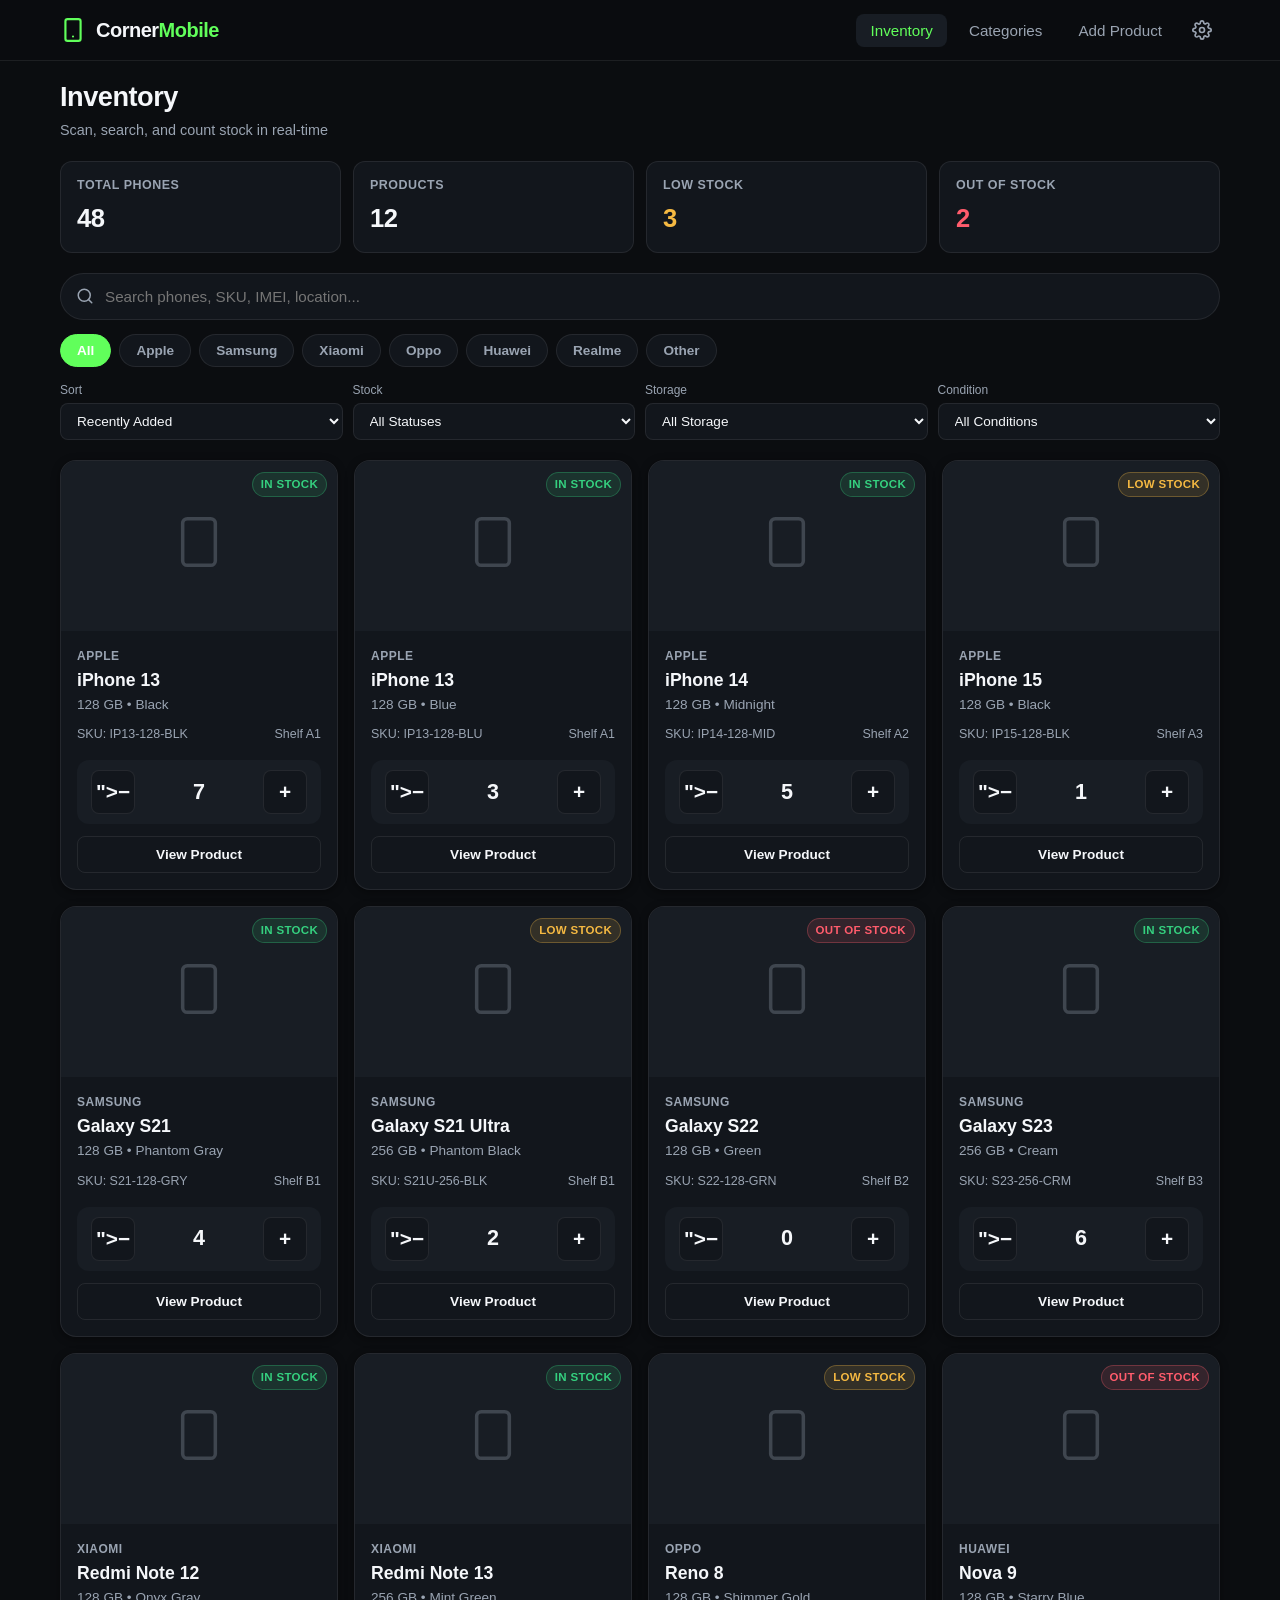
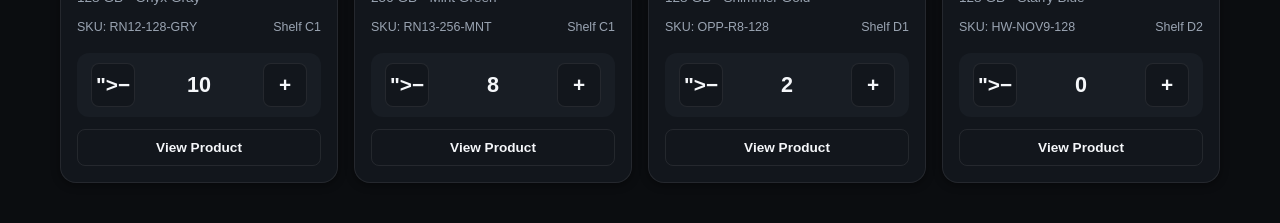
==== index.html @ 64c96381 "index" ====
<!DOCTYPE html>
<html lang="en">
<head>
  <meta charset="UTF-8">
  <meta name="viewport" content="width=device-width, initial-scale=1.0, maximum-scale=1.0, user-scalable=no">
  <title>CornerMobile - Phone Inventory Counting</title>
  <link rel="stylesheet" href="style.css">
</head>
<body data-theme="dark">
  <header class="top-nav">
    <div class="nav-container">
      <div class="brand">
        <svg class="brand-icon" viewBox="0 0 24 24" fill="none" stroke="currentColor" stroke-width="2" stroke-linecap="round" stroke-linejoin="round"><rect x="5" y="2" width="14" height="20" rx="2" ry="2"/><line x1="12" y1="18" x2="12.01" y2="18"/></svg>
        <span class="brand-title">Corner<span>Mobile</span></span>
      </div>
      <nav class="desktop-menu" aria-label="Main Navigation">
        <button class="nav-link active" data-target="view-inventory">Inventory</button>
        <button class="nav-link" data-target="view-categories">Categories</button>
        <button class="nav-link" data-target="view-add-product">Add Product</button>
        <button class="nav-icon-btn" data-target="view-settings" aria-label="Settings">
          <svg viewBox="0 0 24 24" fill="none" stroke="currentColor" stroke-width="2" stroke-linecap="round" stroke-linejoin="round"><circle cx="12" cy="12" r="3"/><path d="M19.4 15a1.65 1.65 0 0 0 .33 1.82l.06.06a2 2 0 0 1 0 2.83 2 2 0 0 1-2.83 0l-.06-.06a1.65 1.65 0 0 0-1.82-.33 1.65 1.65 0 0 0-1 1.51V21a2 2 0 0 1-2 2 2 2 0 0 1-2-2v-.09A1.65 1.65 0 0 0 9 19.4a1.65 1.65 0 0 0-1.82.33l-.06.06a2 2 0 0 1-2.83 0 2 2 0 0 1 0-2.83l.06-.06a1.65 1.65 0 0 0 .33-1.82 1.65 1.65 0 0 0-1.51-1H3a2 2 0 0 1-2-2 2 2 0 0 1 2-2h.09A1.65 1.65 0 0 0 4.6 9a1.65 1.65 0 0 0-.33-1.82l-.06-.06a2 2 0 0 1 0-2.83 2 2 0 0 1 2.83 0l.06.06a1.65 1.65 0 0 0 1.82.33H9a1.65 1.65 0 0 0 1-1.51V3a2 2 0 0 1 2-2 2 2 0 0 1 2 2v.09a1.65 1.65 0 0 0 1 1.51 1.65 1.65 0 0 0 1.82-.33l.06-.06a2 2 0 0 1 2.83 0 2 2 0 0 1 0 2.83l-.06.06a1.65 1.65 0 0 0-.33 1.82V9a1.65 1.65 0 0 0 1.51 1H21a2 2 0 0 1 2 2 2 2 0 0 1-2 2h-.09a1.65 1.65 0 0 0-1.51 1z"/></svg>
        </button>
      </nav>
    </div>
  </header>

  <main class="app-main">
    <section id="view-inventory" class="view-panel active">
      <div class="view-header">
        <div>
          <h1 class="page-title">Inventory</h1>
          <p class="page-subtitle">Scan, search, and count stock in real-time</p>
        </div>
      </div>

      <div class="stats-grid">
        <div class="stat-card">
          <span class="stat-label">Total Phones</span>
          <span class="stat-value" id="stat-total-qty">0</span>
        </div>
        <div class="stat-card">
          <span class="stat-label">Products</span>
          <span class="stat-value" id="stat-total-products">0</span>
        </div>
        <div class="stat-card warning">
          <span class="stat-label">Low Stock</span>
          <span class="stat-value" id="stat-low-stock">0</span>
        </div>
        <div class="stat-card danger">
          <span class="stat-label">Out of Stock</span>
          <span class="stat-value" id="stat-out-of-stock">0</span>
        </div>
      </div>

      <div class="search-bar-wrap">
        <svg class="search-icon" viewBox="0 0 24 24" fill="none" stroke="currentColor" stroke-width="2" stroke-linecap="round" stroke-linejoin="round"><circle cx="11" cy="11" r="8"/><line x1="21" y1="21" x2="16.65" y2="16.65"/></svg>
        <input type="search" id="inventory-search" placeholder="Search phones, SKU, IMEI, location..." autocomplete="off">
      </div>

      <div class="category-pills-wrap">
        <div class="category-pills" id="category-pills-container"></div>
      </div>

      <div class="filter-controls-row">
        <div class="control-group">
          <label for="sort-select">Sort</label>
          <select id="sort-select" class="dropdown-select">
            <option value="recent">Recently Added</option>
            <option value="name-asc">Name A → Z</option>
            <option value="name-desc">Name Z → A</option>
            <option value="qty-asc">Quantity Low → High</option>
            <option value="qty-desc">Quantity High → Low</option>
          </select>
        </div>
        <div class="control-group">
          <label for="filter-stock">Stock</label>
          <select id="filter-stock" class="dropdown-select">
            <option value="all">All Statuses</option>
            <option value="in-stock">In Stock</option>
            <option value="low-stock">Low Stock</option>
            <option value="out-of-stock">Out of Stock</option>
          </select>
        </div>
        <div class="control-group">
          <label for="filter-storage">Storage</label>
          <select id="filter-storage" class="dropdown-select">
            <option value="all">All Storage</option>
          </select>
        </div>
        <div class="control-group">
          <label for="filter-condition">Condition</label>
          <select id="filter-condition" class="dropdown-select">
            <option value="all">All Conditions</option>
            <option value="New">New</option>
            <option value="Refurbished">Refurbished</option>
            <option value="Used - Excellent">Used - Excellent</option>
            <option value="Used - Good">Used - Good</option>
          </select>
        </div>
      </div>

      <div class="product-grid" id="product-grid"></div>
      <div id="inventory-empty" class="empty-state hidden"></div>
    </section>

    <section id="view-categories" class="view-panel">
      <div class="view-header row-between">
        <div>
          <h1 class="page-title">Categories</h1>
          <p class="page-subtitle">Group and organize inventory by brand/family</p>
        </div>
        <button class="btn btn-primary" id="btn-open-category-modal">+ Add Category</button>
      </div>
      <div class="categories-grid" id="categories-grid"></div>
    </section>

    <section id="view-add-product" class="view-panel">
      <div class="view-header">
        <h1 class="page-title" id="form-product-title">Add Product</h1>
        <p class="page-subtitle">Register a smartphone to start manual count</p>
      </div>
      <form id="product-form" class="standard-form">
        <input type="hidden" id="form-product-id">

        <div class="image-upload-wrapper">
          <div class="image-preview-box" id="image-preview-container">
            <div class="image-placeholder-icon">
              <svg viewBox="0 0 24 24" fill="none" stroke="currentColor" stroke-width="1.5"><rect x="5" y="2" width="14" height="20" rx="2" ry="2"/><line x1="12" y1="18" x2="12.01" y2="18"/></svg>
              <span>Upload Photo</span>
            </div>
            <img id="image-preview" alt="Device preview" class="hidden">
          </div>
          <div class="upload-actions">
            <label class="btn btn-secondary btn-sm" for="product-image-input">Choose Image</label>
            <input type="file" id="product-image-input" accept="image/*" class="visually-hidden">
            <button type="button" class="btn btn-outline btn-sm hidden" id="btn-remove-image">Remove</button>
          </div>
        </div>

        <div class="form-grid">
          <div class="form-field">
            <label for="prod-brand">Brand <span class="req">*</span></label>
            <input type="text" id="prod-brand" list="brand-datalist" required placeholder="e.g. Apple">
            <datalist id="brand-datalist"></datalist>
          </div>
          <div class="form-field">
            <label for="prod-model">Model <span class="req">*</span></label>
            <input type="text" id="prod-model" required placeholder="e.g. iPhone 14 Pro">
          </div>
          <div class="form-field">
            <label for="prod-category">Category</label>
            <select id="prod-category" class="dropdown-select"></select>
          </div>
          <div class="form-field">
            <label for="prod-storage">Storage</label>
            <input type="text" id="prod-storage" placeholder="e.g. 128 GB, 256 GB">
          </div>
          <div class="form-field">
            <label for="prod-color">Color</label>
            <input type="text" id="prod-color" placeholder="e.g. Space Black">
          </div>
          <div class="form-field">
            <label for="prod-sku">SKU / Reference</label>
            <input type="text" id="prod-sku" placeholder="e.g. IP14P-256-BLK">
          </div>
          <div class="form-field">
            <label for="prod-imei">IMEI / Serial</label>
            <input type="text" id="prod-imei" placeholder="15-digit number or Serial">
          </div>
          <div class="form-field">
            <label for="prod-location">Store Location / Shelf</label>
            <input type="text" id="prod-location" placeholder="e.g. Shelf B2">
          </div>
          <div class="form-field">
            <label for="prod-condition">Condition</label>
            <select id="prod-condition" class="dropdown-select">
              <option value="New">New</option>
              <option value="Refurbished">Refurbished</option>
              <option value="Used - Excellent">Used - Excellent</option>
              <option value="Used - Good">Used - Good</option>
            </select>
          </div>
          <div class="form-field" id="form-quantity-wrapper">
            <label for="prod-quantity">Initial Quantity <span class="req">*</span></label>
            <input type="number" id="prod-quantity" min="0" value="1" required>
          </div>
        </div>

        <div class="form-field">
          <label for="prod-notes">Notes / Internal Remarks</label>
          <textarea id="prod-notes" rows="3" placeholder="Condition details, supplier info, etc."></textarea>
        </div>

        <div class="form-actions">
          <button type="button" class="btn btn-secondary" id="btn-cancel-form">Cancel</button>
          <button type="submit" class="btn btn-primary" id="btn-submit-form">Save Product</button>
        </div>
      </form>
    </section>

    <section id="view-product-details" class="view-panel">
      <div class="details-top-bar">
        <button class="btn btn-secondary btn-sm" id="btn-back-to-inventory">
          <svg viewBox="0 0 24 24" fill="none" stroke="currentColor" stroke-width="2" class="btn-icon"><line x1="19" y1="12" x2="5" y2="12"/><polyline points="12 19 5 12 12 5"/></svg>
          Back
        </button>
        <div class="details-actions">
          <button class="btn btn-outline btn-sm" id="btn-edit-details">Edit Product</button>
          <button class="btn btn-danger-outline btn-sm" id="btn-delete-details">Delete</button>
        </div>
      </div>

      <div class="product-detail-layout">
        <div class="detail-header-card">
          <div class="detail-img-container" id="detail-img-box"></div>
          <div class="detail-title-box">
            <span class="badge" id="detail-stock-badge">In Stock</span>
            <h1 class="detail-model-title" id="detail-model">iPhone 13</h1>
            <p class="detail-subtitle" id="detail-subtitle">Apple • 128 GB • Black</p>
            <div class="detail-tags" id="detail-tags"></div>
          </div>
        </div>

        <div class="detail-counter-card">
          <span class="counter-label">CURRENT QUANTITY</span>
          <div class="counter-large-number" id="detail-quantity-display">0</div>
          <div class="counter-actions-row">
            <button class="counter-btn minus" id="btn-detail-decrement" aria-label="Decrease quantity by 1">− 1</button>
            <button class="counter-btn plus" id="btn-detail-increment" aria-label="Increase quantity by 1">+ 1</button>
          </div>
          <button class="btn btn-secondary btn-block" id="btn-open-set-quantity">Set Exact Quantity</button>
        </div>

        <div class="detail-specs-card">
          <h2 class="card-heading">Product Information</h2>
          <dl class="specs-list">
            <div><dt>Brand</dt><dd id="spec-brand">-</dd></div>
            <div><dt>Model</dt><dd id="spec-model">-</dd></div>
            <div><dt>Storage</dt><dd id="spec-storage">-</dd></div>
            <div><dt>Color</dt><dd id="spec-color">-</dd></div>
            <div><dt>SKU</dt><dd id="spec-sku">-</dd></div>
            <div><dt>IMEI / Serial</dt><dd id="spec-imei">-</dd></div>
            <div><dt>Location</dt><dd id="spec-location">-</dd></div>
            <div><dt>Condition</dt><dd id="spec-condition">-</dd></div>
            <div><dt>Category</dt><dd id="spec-category">-</dd></div>
            <div><dt>Last Counted</dt><dd id="spec-updated">-</dd></div>
          </dl>
          <div class="detail-notes-section">
            <span class="notes-label">Notes</span>
            <p id="spec-notes" class="notes-text">No notes provided.</p>
          </div>
        </div>

        <div class="detail-history-card">
          <h2 class="card-heading">Count History</h2>
          <div id="history-log-list" class="history-list"></div>
        </div>
      </div>
    </section>

    <section id="view-settings" class="view-panel">
      <div class="view-header">
        <h1 class="page-title">Settings</h1>
        <p class="page-subtitle">Theme, counting thresholds, and data backup</p>
      </div>

      <div class="settings-sections">
        <div class="settings-card">
          <h2 class="card-heading">Appearance</h2>
          <div class="theme-options-grid">
            <button class="theme-select-btn" data-theme-val="dark">Dark</button>
            <button class="theme-select-btn" data-theme-val="system">System</button>
            <button class="theme-select-btn" data-theme-val="light">Light</button>
          </div>
        </div>

        <div class="settings-card">
          <h2 class="card-heading">Inventory Alert Threshold</h2>
          <p class="settings-desc">Mark product as 'Low Stock' when units are at or below this value.</p>
          <div class="threshold-input-row">
            <input type="number" id="setting-low-stock" min="1" max="50" class="num-input">
            <button class="btn btn-secondary" id="btn-save-threshold">Update Threshold</button>
          </div>
        </div>

        <div class="settings-card">
          <h2 class="card-heading">Data Management</h2>
          <p class="settings-desc">Export, import, or wipe your completely client-side storage.</p>
          <div class="data-actions-grid">
            <button class="btn btn-secondary" id="btn-export-json">
              <svg viewBox="0 0 24 24" fill="none" stroke="currentColor" stroke-width="2" class="btn-icon"><path d="M21 15v4a2 2 0 0 1-2 2H5a2 2 0 0 1-2-2v-4"/><polyline points="7 10 12 15 17 10"/><line x1="12" y1="15" x2="12" y2="3"/></svg>
              Export JSON
            </button>
            <button class="btn btn-secondary" id="btn-export-csv">
              <svg viewBox="0 0 24 24" fill="none" stroke="currentColor" stroke-width="2" class="btn-icon"><path d="M14 2H6a2 2 0 0 0-2 2v16a2 2 0 0 0 2 2h12a2 2 0 0 0 2-2V8z"/><polyline points="14 2 14 8 20 8"/><line x1="16" y1="13" x2="8" y2="13"/><line x1="16" y1="17" x2="8" y2="17"/><polyline points="10 9 9 9 8 9"/></svg>
              Export CSV
            </button>
            <label class="btn btn-secondary" for="import-json-file">
              <svg viewBox="0 0 24 24" fill="none" stroke="currentColor" stroke-width="2" class="btn-icon"><path d="M21 15v4a2 2 0 0 1-2 2H5a2 2 0 0 1-2-2v-4"/><polyline points="17 8 12 3 7 8"/><line x1="12" y1="3" x2="12" y2="15"/></svg>
              Import JSON Backup
            </label>
            <input type="file" id="import-json-file" accept=".json" class="visually-hidden">
            <button class="btn btn-danger-outline" id="btn-clear-all-data">Clear All Data</button>
          </div>
        </div>
      </div>
    </section>
  </main>

  <nav class="mobile-bottom-nav" aria-label="Mobile Navigation">
    <button class="mobile-nav-item active" data-target="view-inventory">
      <svg viewBox="0 0 24 24" fill="none" stroke="currentColor" stroke-width="2"><path d="M21 16V8a2 2 0 0 0-1-1.73l-7-4a2 2 0 0 0-2 0l-7 4A2 2 0 0 0 3 8v8a2 2 0 0 0 1 1.73l7 4a2 2 0 0 0 2 0l7-4A2 2 0 0 0 21 16z"/><polyline points="3.27 6.96 12 12.01 20.73 6.96"/><line x1="12" y1="22.08" x2="12" y2="12"/></svg>
      <span>Inventory</span>
    </button>
    <button class="mobile-nav-item" data-target="view-categories">
      <svg viewBox="0 0 24 24" fill="none" stroke="currentColor" stroke-width="2"><path d="M20.59 13.41l-7.17 7.17a2 2 0 0 1-2.83 0L2 12V2h10l8.59 8.59a2 2 0 0 1 0 2.82z"/><line x1="7" y1="7" x2="7.01" y2="7"/></svg>
      <span>Categories</span>
    </button>
    <button class="mobile-nav-item" data-target="view-add-product">
      <svg viewBox="0 0 24 24" fill="none" stroke="currentColor" stroke-width="2"><circle cx="12" cy="12" r="10"/><line x1="12" y1="8" x2="12" y2="16"/><line x1="8" y1="12" x2="16" y2="12"/></svg>
      <span>Add</span>
    </button>
    <button class="mobile-nav-item" data-target="view-settings">
      <svg viewBox="0 0 24 24" fill="none" stroke="currentColor" stroke-width="2"><circle cx="12" cy="12" r="3"/><path d="M19.4 15a1.65 1.65 0 0 0 .33 1.82l.06.06a2 2 0 0 1 0 2.83 2 2 0 0 1-2.83 0l-.06-.06a1.65 1.65 0 0 0-1.82-.33 1.65 1.65 0 0 0-1 1.51V21a2 2 0 0 1-2 2 2 2 0 0 1-2-2v-.09A1.65 1.65 0 0 0 9 19.4a1.65 1.65 0 0 0-1.82.33l-.06.06a2 2 0 0 1-2.83 0 2 2 0 0 1 0-2.83l.06-.06a1.65 1.65 0 0 0 .33-1.82 1.65 1.65 0 0 0-1.51-1H3a2 2 0 0 1-2-2 2 2 0 0 1 2-2h.09A1.65 1.65 0 0 0 4.6 9a1.65 1.65 0 0 0-.33-1.82l-.06-.06a2 2 0 0 1 0-2.83 2 2 0 0 1 2.83 0l.06.06a1.65 1.65 0 0 0 1.82.33H9a1.65 1.65 0 0 0 1-1.51V3a2 2 0 0 1 2-2 2 2 0 0 1 2 2v.09a1.65 1.65 0 0 0 1 1.51 1.65 1.65 0 0 0 1.82-.33l.06-.06a2 2 0 0 1 2.83 0 2 2 0 0 1 0 2.83l-.06.06a1.65 1.65 0 0 0-.33 1.82V9a1.65 1.65 0 0 0 1.51 1H21a2 2 0 0 1 2 2 2 2 0 0 1-2 2h-.09a1.65 1.65 0 0 0-1.51 1z"/></svg>
      <span>Settings</span>
    </button>
  </nav>

  <div class="modal-backdrop hidden" id="modal-backdrop">
    <div class="modal-window" id="modal-window" role="dialog" aria-modal="true">
      <h3 class="modal-title" id="modal-title">Dialog</h3>
      <div class="modal-body" id="modal-body"></div>
      <div class="modal-footer" id="modal-footer"></div>
    </div>
  </div>

  <div class="toast-container" id="toast-container"></div>

  <script src="script.js"></script>
</body>
</html>
---- style.css ----
:root {
  --bg: #0B0D10;
  --surface: #12161C;
  --elevated: #181D24;
  --border: rgba(255, 255, 255, 0.08);
  --border-focus: rgba(86, 255, 71, 0.521);
  --text: #F5F7FA;
  --secondary: #9AA4B2;
  --accent: #61ff5b;
  --accent-hover: #48e648;
  --accent-glow: rgba(91, 140, 255, 0.18);
  --success: #35D07F;
  --success-bg: rgba(53, 208, 127, 0.12);
  --warning: #F5B942;
  --warning-bg: rgba(245, 185, 66, 0.12);
  --danger: #FF5C6C;
  --danger-bg: rgba(255, 92, 108, 0.12);
  --radius-sm: 8px;
  --radius-md: 12px;
  --radius-lg: 16px;
  --radius-full: 9999px;
  --shadow-sm: 0 2px 8px rgba(0, 0, 0, 0.4);
  --shadow-md: 0 8px 24px rgba(0, 0, 0, 0.5);
  --transition: 0.2s cubic-bezier(0.16, 1, 0.3, 1);
  --font-stack: -apple-system, BlinkMacSystemFont, "Segoe UI", Roboto, Helvetica, Arial, sans-serif;
}

[data-theme="light"] {
  --bg: #F4F6F9;
  --surface: #FFFFFF;
  --elevated: #F8FAFC;
  --border: rgba(0, 0, 0, 0.09);
  --border-focus: rgba(91, 140, 255, 0.6);
  --text: #0F172A;
  --secondary: #64748B;
  --accent: #3B82F6;
  --accent-hover: #2563EB;
  --accent-glow: rgba(59, 130, 246, 0.15);
  --shadow-sm: 0 2px 8px rgba(0, 0, 0, 0.06);
  --shadow-md: 0 10px 25px rgba(0, 0, 0, 0.08);
}

* {
  box-sizing: border-box;
  margin: 0;
  padding: 0;
  -webkit-tap-highlight-color: transparent;
}

body {
  background-color: var(--bg);
  color: var(--text);
  font-family: var(--font-stack);
  line-height: 1.5;
  min-height: 100vh;
  overflow-x: hidden;
  padding-bottom: 80px;
}

@media (min-width: 768px) {
  body {
    padding-bottom: 24px;
  }
}

/* Nav */
.top-nav {
  position: sticky;
  top: 0;
  z-index: 50;
  background-color: rgba(11, 13, 16, 0.85);
  backdrop-filter: blur(12px);
  -webkit-backdrop-filter: blur(12px);
  border-bottom: 1px solid var(--border);
}

[data-theme="light"] .top-nav {
  background-color: rgba(255, 255, 255, 0.88);
}

.nav-container {
  max-width: 1200px;
  margin: 0 auto;
  padding: 12px 20px;
  display: flex;
  align-items: center;
  justify-content: space-between;
}

.brand {
  display: flex;
  align-items: center;
  gap: 10px;
  user-select: none;
}

.brand-icon {
  width: 26px;
  height: 26px;
  color: var(--accent);
}

.brand-title {
  font-size: 1.25rem;
  font-weight: 700;
  letter-spacing: -0.5px;
}

.brand-title span {
  color: var(--accent);
}

.desktop-menu {
  display: none;
  align-items: center;
  gap: 8px;
}

@media (min-width: 768px) {
  .desktop-menu {
    display: flex;
  }
}

.nav-link {
  background: transparent;
  border: none;
  color: var(--secondary);
  font-size: 0.95rem;
  font-weight: 500;
  padding: 8px 14px;
  border-radius: var(--radius-sm);
  cursor: pointer;
  transition: var(--transition);
}

.nav-link:hover, .nav-link.active {
  color: var(--text);
  background: var(--elevated);
}

.nav-link.active {
  color: var(--accent);
}

.nav-icon-btn {
  background: transparent;
  border: none;
  color: var(--secondary);
  cursor: pointer;
  padding: 8px;
  border-radius: var(--radius-sm);
  display: flex;
  align-items: center;
  transition: var(--transition);
}

.nav-icon-btn svg {
  width: 20px;
  height: 20px;
}

.nav-icon-btn:hover, .nav-icon-btn.active {
  color: var(--text);
  background: var(--elevated);
}

.mobile-bottom-nav {
  position: fixed;
  bottom: 0;
  left: 0;
  right: 0;
  height: 64px;
  background-color: var(--surface);
  border-top: 1px solid var(--border);
  display: flex;
  justify-content: space-around;
  align-items: center;
  z-index: 60;
  padding-bottom: env(safe-area-inset-bottom);
}

@media (min-width: 768px) {
  .mobile-bottom-nav {
    display: none;
  }
}

.mobile-nav-item {
  flex: 1;
  background: transparent;
  border: none;
  color: var(--secondary);
  display: flex;
  flex-direction: column;
  align-items: center;
  justify-content: center;
  gap: 4px;
  font-size: 0.72rem;
  font-weight: 500;
  cursor: pointer;
  height: 100%;
}

.mobile-nav-item svg {
  width: 20px;
  height: 20px;
}

.mobile-nav-item.active {
  color: var(--accent);
}

.app-main {
  max-width: 1200px;
  margin: 0 auto;
  padding: 16px 20px;
}

.view-panel {
  display: none;
  opacity: 0;
  transform: translateY(6px);
  transition: opacity 0.2s ease, transform 0.2s ease;
}

.view-panel.active {
  display: block;
  opacity: 1;
  transform: translateY(0);
}

.view-header {
  margin-bottom: 20px;
}

.view-header.row-between {
  display: flex;
  align-items: center;
  justify-content: space-between;
  gap: 16px;
}

.page-title {
  font-size: 1.7rem;
  font-weight: 700;
  letter-spacing: -0.5px;
}

.page-subtitle {
  color: var(--secondary);
  font-size: 0.9rem;
  margin-top: 2px;
}

.stats-grid {
  display: grid;
  grid-template-columns: repeat(2, 1fr);
  gap: 12px;
  margin-bottom: 20px;
}

@media (min-width: 768px) {
  .stats-grid {
    grid-template-columns: repeat(4, 1fr);
  }
}

.stat-card {
  background-color: var(--surface);
  border: 1px solid var(--border);
  border-radius: var(--radius-md);
  padding: 14px 16px;
  display: flex;
  flex-direction: column;
  gap: 4px;
}

.stat-label {
  color: var(--secondary);
  font-size: 0.78rem;
  text-transform: uppercase;
  letter-spacing: 0.5px;
  font-weight: 600;
}

.stat-value {
  font-size: 1.6rem;
  font-weight: 700;
  letter-spacing: -0.5px;
}

.stat-card.warning .stat-value {
  color: var(--warning);
}

.stat-card.danger .stat-value {
  color: var(--danger);
}

.search-bar-wrap {
  position: relative;
  margin-bottom: 14px;
}

.search-icon {
  position: absolute;
  left: 16px;
  top: 50%;
  transform: translateY(-50%);
  width: 18px;
  height: 18px;
  color: var(--secondary);
  pointer-events: none;
}

.search-bar-wrap input {
  width: 100%;
  background-color: var(--surface);
  border: 1px solid var(--border);
  border-radius: var(--radius-full);
  padding: 14px 16px 14px 44px;
  color: var(--text);
  font-size: 0.95rem;
  outline: none;
  transition: var(--transition);
}

.search-bar-wrap input:focus {
  border-color: var(--accent);
  box-shadow: 0 0 0 3px var(--accent-glow);
}

.category-pills-wrap {
  margin: 0 -20px 14px -20px;
  padding: 0 20px;
  overflow-x: auto;
  scrollbar-width: none;
}

.category-pills-wrap::-webkit-scrollbar {
  display: none;
}

.category-pills {
  display: flex;
  gap: 8px;
  width: max-content;
}

.pill-btn {
  background: var(--surface);
  border: 1px solid var(--border);
  color: var(--secondary);
  padding: 8px 16px;
  border-radius: var(--radius-full);
  font-size: 0.85rem;
  font-weight: 600;
  cursor: pointer;
  white-space: nowrap;
  transition: var(--transition);
}

.pill-btn:hover {
  border-color: rgba(255, 255, 255, 0.2);
  color: var(--text);
}

.pill-btn.active {
  background-color: var(--accent);
  border-color: var(--accent);
  color: #FFFFFF;
}

.filter-controls-row {
  display: grid;
  grid-template-columns: repeat(2, 1fr);
  gap: 10px;
  margin-bottom: 20px;
}

@media (min-width: 768px) {
  .filter-controls-row {
    grid-template-columns: repeat(4, 1fr);
  }
}

.control-group {
  display: flex;
  flex-direction: column;
  gap: 4px;
}

.control-group label {
  font-size: 0.75rem;
  color: var(--secondary);
  font-weight: 500;
}

.dropdown-select {
  background: var(--surface);
  color: var(--text);
  border: 1px solid var(--border);
  border-radius: var(--radius-sm);
  padding: 9px 12px;
  font-size: 0.85rem;
  outline: none;
  cursor: pointer;
  transition: var(--transition);
}

.dropdown-select:focus {
  border-color: var(--accent);
}

.product-grid {
  display: grid;
  grid-template-columns: 1fr;
  gap: 16px;
}

@media (min-width: 600px) {
  .product-grid {
    grid-template-columns: repeat(2, 1fr);
  }
}

@media (min-width: 960px) {
  .product-grid {
    grid-template-columns: repeat(3, 1fr);
  }
}

@media (min-width: 1200px) {
  .product-grid {
    grid-template-columns: repeat(4, 1fr);
  }
}

.product-card {
  background: var(--surface);
  border: 1px solid var(--border);
  border-radius: var(--radius-lg);
  overflow: hidden;
  display: flex;
  flex-direction: column;
  box-shadow: var(--shadow-sm);
  transition: transform var(--transition), border-color var(--transition);
}

.product-card:hover {
  transform: translateY(-2px);
  border-color: rgba(255, 255, 255, 0.16);
}

.card-img-wrap {
  height: 170px;
  background-color: var(--elevated);
  display: flex;
  align-items: center;
  justify-content: center;
  overflow: hidden;
  position: relative;
}

.card-img-wrap img {
  width: 100%;
  height: 100%;
  object-fit: contain;
  padding: 12px;
}

.card-placeholder-icon {
  color: var(--secondary);
  opacity: 0.3;
}

.card-placeholder-icon svg {
  width: 56px;
  height: 56px;
}

.card-badge {
  position: absolute;
  top: 10px;
  right: 10px;
}

.card-body {
  padding: 16px;
  display: flex;
  flex-direction: column;
  flex: 1;
}

.card-brand {
  font-size: 0.75rem;
  text-transform: uppercase;
  color: var(--secondary);
  font-weight: 700;
  letter-spacing: 0.5px;
}

.card-model {
  font-size: 1.1rem;
  font-weight: 700;
  margin-top: 2px;
  color: var(--text);
  white-space: nowrap;
  overflow: hidden;
  text-overflow: ellipsis;
}

.card-specs {
  font-size: 0.85rem;
  color: var(--secondary);
  margin-top: 2px;
}

.card-meta {
  margin-top: 10px;
  display: flex;
  justify-content: space-between;
  font-size: 0.78rem;
  color: var(--secondary);
}

.card-counter-section {
  margin-top: 16px;
  background-color: var(--elevated);
  padding: 10px 14px;
  border-radius: var(--radius-md);
  display: flex;
  align-items: center;
  justify-content: space-between;
}

.counter-btn-mini {
  width: 44px;
  height: 44px;
  border-radius: var(--radius-sm);
  background: var(--surface);
  color: var(--text);
  border: 1px solid var(--border);
  font-size: 1.3rem;
  font-weight: 600;
  display: flex;
  align-items: center;
  justify-content: center;
  cursor: pointer;
  user-select: none;
  transition: transform 0.1s ease, background-color var(--transition);
}

.counter-btn-mini:active {
  transform: scale(0.92);
  background: var(--accent);
  color: #fff;
}

.counter-number-mini {
  font-size: 1.35rem;
  font-weight: 800;
  min-width: 40px;
  text-align: center;
  transition: transform 0.15s ease;
}

.counter-number-mini.bump {
  animation: numScale 0.18s cubic-bezier(0.175, 0.885, 0.32, 1.275);
}

@keyframes numScale {
  0% { transform: scale(1); }
  50% { transform: scale(1.35); color: var(--accent); }
  100% { transform: scale(1); }
}

.btn-view-product {
  margin-top: 12px;
  width: 100%;
  padding: 10px;
  background: transparent;
  border: 1px solid var(--border);
  color: var(--text);
  border-radius: var(--radius-sm);
  font-size: 0.85rem;
  font-weight: 600;
  cursor: pointer;
  transition: var(--transition);
}

.btn-view-product:hover {
  background: var(--elevated);
  border-color: rgba(255, 255, 255, 0.2);
}

.badge {
  display: inline-flex;
  align-items: center;
  padding: 3px 8px;
  border-radius: var(--radius-full);
  font-size: 0.72rem;
  font-weight: 700;
  text-transform: uppercase;
  letter-spacing: 0.3px;
}

.badge-in-stock {
  background: var(--success-bg);
  color: var(--success);
  border: 1px solid rgba(53, 208, 127, 0.3);
}

.badge-low-stock {
  background: var(--warning-bg);
  color: var(--warning);
  border: 1px solid rgba(245, 185, 66, 0.3);
}

.badge-out-of-stock {
  background: var(--danger-bg);
  color: var(--danger);
  border: 1px solid rgba(255, 92, 108, 0.3);
}

/* Empty States */
.empty-state {
  text-align: center;
  padding: 50px 20px;
  display: flex;
  flex-direction: column;
  align-items: center;
  justify-content: center;
}

.empty-state h3 {
  font-size: 1.25rem;
  margin-bottom: 6px;
}

.empty-state p {
  color: var(--secondary);
  font-size: 0.95rem;
  max-width: 320px;
  margin-bottom: 20px;
}

/* Product Detail Screen */
.details-top-bar {
  display: flex;
  align-items: center;
  justify-content: space-between;
  margin-bottom: 20px;
}

.details-actions {
  display: flex;
  gap: 8px;
}

.product-detail-layout {
  display: flex;
  flex-direction: column;
  gap: 20px;
  max-width: 760px;
  margin: 0 auto;
}

.detail-header-card {
  background: var(--surface);
  border: 1px solid var(--border);
  border-radius: var(--radius-lg);
  overflow: hidden;
}

.detail-img-container {
  height: 240px;
  background-color: var(--elevated);
  display: flex;
  align-items: center;
  justify-content: center;
}

.detail-img-container img {
  width: 100%;
  height: 100%;
  object-fit: contain;
  padding: 20px;
}

.detail-title-box {
  padding: 20px;
}

.detail-model-title {
  font-size: 1.7rem;
  margin-top: 8px;
}

.detail-subtitle {
  color: var(--secondary);
  font-size: 1rem;
  margin-top: 4px;
}

.detail-tags {
  margin-top: 14px;
  display: flex;
  flex-wrap: wrap;
  gap: 8px;
}

.spec-tag {
  background: var(--elevated);
  border: 1px solid var(--border);
  padding: 4px 10px;
  border-radius: var(--radius-sm);
  font-size: 0.8rem;
  color: var(--secondary);
}

/* Touch-optimized Counter Block */
.detail-counter-card {
  background: var(--surface);
  border: 1px solid var(--border);
  border-radius: var(--radius-lg);
  padding: 24px 20px;
  text-align: center;
}

.counter-label {
  font-size: 0.8rem;
  letter-spacing: 1px;
  color: var(--secondary);
  font-weight: 700;
}

.counter-large-number {
  font-size: 4.5rem;
  font-weight: 800;
  line-height: 1;
  margin: 16px 0 24px 0;
  color: var(--text);
  font-variant-numeric: tabular-nums;
  transition: transform 0.15s ease;
}

.counter-actions-row {
  display: flex;
  gap: 16px;
  margin-bottom: 16px;
}

.counter-btn {
  flex: 1;
  height: 68px;
  border-radius: var(--radius-md);
  border: none;
  font-size: 1.6rem;
  font-weight: 700;
  display: flex;
  align-items: center;
  justify-content: center;
  cursor: pointer;
  transition: transform 0.1s ease, filter 0.1s ease;
}

.counter-btn:active {
  transform: scale(0.96);
}

.counter-btn.minus {
  background-color: var(--elevated);
  color: var(--text);
  border: 1px solid var(--border);
}

.counter-btn.plus {
  background-color: var(--accent);
  color: #FFFFFF;
}

/* Specs Details */
.detail-specs-card, .detail-history-card {
  background: var(--surface);
  border: 1px solid var(--border);
  border-radius: var(--radius-lg);
  padding: 20px;
}

.card-heading {
  font-size: 1.15rem;
  font-weight: 700;
  margin-bottom: 16px;
}

.specs-list {
  display: grid;
  grid-template-columns: 1fr;
  gap: 12px;
}

@media (min-width: 600px) {
  .specs-list {
    grid-template-columns: 1fr 1fr;
  }
}

.specs-list > div {
  display: flex;
  flex-direction: column;
}

.specs-list dt {
  font-size: 0.75rem;
  color: var(--secondary);
  text-transform: uppercase;
  letter-spacing: 0.5px;
}

.specs-list dd {
  font-size: 0.95rem;
  color: var(--text);
  font-weight: 500;
}

.detail-notes-section {
  margin-top: 18px;
  padding-top: 14px;
  border-top: 1px solid var(--border);
}

.notes-label {
  display: block;
  font-size: 0.75rem;
  color: var(--secondary);
  text-transform: uppercase;
  margin-bottom: 4px;
}

.notes-text {
  font-size: 0.9rem;
  color: var(--text);
  white-space: pre-wrap;
}

/* Count History */
.history-list {
  display: flex;
  flex-direction: column;
  gap: 12px;
  max-height: 280px;
  overflow-y: auto;
}

.history-item {
  display: flex;
  align-items: center;
  justify-content: space-between;
  padding: 10px 14px;
  background: var(--elevated);
  border-radius: var(--radius-sm);
}

.history-change {
  display: flex;
  align-items: center;
  gap: 10px;
}

.history-pill {
  font-weight: 700;
  font-size: 0.85rem;
  padding: 2px 8px;
  border-radius: var(--radius-sm);
}

.history-pill.inc {
  background: var(--success-bg);
  color: var(--success);
}

.history-pill.dec {
  background: var(--danger-bg);
  color: var(--danger);
}

.history-pill.neutral {
  background: rgba(255, 255, 255, 0.1);
  color: var(--secondary);
}

.history-text {
  font-size: 0.9rem;
  font-weight: 500;
}

.history-time {
  font-size: 0.75rem;
  color: var(--secondary);
}

/* Categories Grid */
.categories-grid {
  display: grid;
  grid-template-columns: repeat(auto-fill, minmax(220px, 1fr));
  gap: 14px;
}

.category-card {
  background: var(--surface);
  border: 1px solid var(--border);
  border-radius: var(--radius-md);
  padding: 18px;
  cursor: pointer;
  transition: var(--transition);
  display: flex;
  justify-content: space-between;
  align-items: center;
}

.category-card:hover {
  border-color: var(--accent);
  background: var(--elevated);
}

.category-name {
  font-weight: 700;
  font-size: 1.05rem;
}

.category-badge {
  background: var(--elevated);
  padding: 4px 10px;
  border-radius: var(--radius-full);
  font-size: 0.8rem;
  color: var(--secondary);
  font-weight: 600;
}

/* Forms */
.standard-form {
  background: var(--surface);
  border: 1px solid var(--border);
  border-radius: var(--radius-lg);
  padding: 24px;
  max-width: 760px;
  margin: 0 auto;
}

.form-grid {
  display: grid;
  grid-template-columns: 1fr;
  gap: 16px;
  margin-bottom: 16px;
}

@media (min-width: 600px) {
  .form-grid {
    grid-template-columns: 1fr 1fr;
  }
}

.form-field {
  display: flex;
  flex-direction: column;
  gap: 6px;
}

.form-field label {
  font-size: 0.82rem;
  font-weight: 600;
  color: var(--secondary);
}

.form-field .req {
  color: var(--danger);
}

.form-field input, .form-field textarea {
  background: var(--elevated);
  color: var(--text);
  border: 1px solid var(--border);
  border-radius: var(--radius-sm);
  padding: 11px 14px;
  font-size: 0.95rem;
  outline: none;
  font-family: inherit;
  transition: var(--transition);
}

.form-field input:focus, .form-field textarea:focus {
  border-color: var(--accent);
  box-shadow: 0 0 0 3px var(--accent-glow);
}

.image-upload-wrapper {
  display: flex;
  flex-direction: column;
  align-items: center;
  gap: 12px;
  margin-bottom: 24px;
  padding: 18px;
  background: var(--elevated);
  border: 1px dashed var(--border);
  border-radius: var(--radius-md);
}

.image-preview-box {
  width: 140px;
  height: 140px;
  border-radius: var(--radius-md);
  background: var(--surface);
  display: flex;
  align-items: center;
  justify-content: center;
  overflow: hidden;
  border: 1px solid var(--border);
}

.image-preview-box img {
  width: 100%;
  height: 100%;
  object-fit: contain;
}

.image-placeholder-icon {
  display: flex;
  flex-direction: column;
  align-items: center;
  gap: 6px;
  color: var(--secondary);
}

.image-placeholder-icon svg {
  width: 38px;
  height: 38px;
}

.image-placeholder-icon span {
  font-size: 0.75rem;
}

.upload-actions {
  display: flex;
  gap: 8px;
}

.form-actions {
  display: flex;
  justify-content: flex-end;
  gap: 12px;
  margin-top: 24px;
  padding-top: 16px;
  border-top: 1px solid var(--border);
}

/* Settings */
.settings-sections {
  display: flex;
  flex-direction: column;
  gap: 16px;
  max-width: 680px;
}

.settings-card {
  background: var(--surface);
  border: 1px solid var(--border);
  border-radius: var(--radius-lg);
  padding: 20px;
}

.settings-desc {
  color: var(--secondary);
  font-size: 0.88rem;
  margin: -6px 0 16px 0;
}

.theme-options-grid {
  display: grid;
  grid-template-columns: repeat(3, 1fr);
  gap: 10px;
}

.theme-select-btn {
  padding: 10px;
  background: var(--elevated);
  border: 1px solid var(--border);
  color: var(--text);
  border-radius: var(--radius-sm);
  font-size: 0.9rem;
  font-weight: 600;
  cursor: pointer;
}

.theme-select-btn.active {
  border-color: var(--accent);
  background: var(--accent-glow);
  color: var(--accent);
}

.threshold-input-row {
  display: flex;
  gap: 10px;
}

.num-input {
  width: 100px;
  background: var(--elevated);
  color: var(--text);
  border: 1px solid var(--border);
  border-radius: var(--radius-sm);
  padding: 9px 12px;
  font-size: 1rem;
}

.data-actions-grid {
  display: grid;
  grid-template-columns: 1fr;
  gap: 10px;
}

@media (min-width: 600px) {
  .data-actions-grid {
    grid-template-columns: 1fr 1fr;
  }
}

/* Buttons */
.btn {
  display: inline-flex;
  align-items: center;
  justify-content: center;
  padding: 10px 18px;
  border-radius: var(--radius-sm);
  font-size: 0.9rem;
  font-weight: 600;
  cursor: pointer;
  border: none;
  text-decoration: none;
  transition: var(--transition);
}

.btn-icon {
  width: 16px;
  height: 16px;
  margin-right: 6px;
}

.btn-primary {
  background: var(--accent);
  color: #FFFFFF;
}

.btn-primary:hover {
  background: var(--accent-hover);
}

.btn-secondary {
  background: var(--elevated);
  color: var(--text);
  border: 1px solid var(--border);
}

.btn-secondary:hover {
  background: rgba(255, 255, 255, 0.08);
}

.btn-outline {
  background: transparent;
  color: var(--text);
  border: 1px solid var(--border);
}

.btn-outline:hover {
  background: var(--elevated);
}

.btn-danger-outline {
  background: transparent;
  color: var(--danger);
  border: 1px solid rgba(255, 92, 108, 0.3);
}

.btn-danger-outline:hover {
  background: var(--danger-bg);
}

.btn-danger {
  background: var(--danger);
  color: #FFFFFF;
}

.btn-sm {
  padding: 6px 12px;
  font-size: 0.8rem;
}

.btn-block {
  width: 100%;
}

/* Modals */
.modal-backdrop {
  position: fixed;
  inset: 0;
  background: rgba(0, 0, 0, 0.7);
  backdrop-filter: blur(4px);
  z-index: 100;
  display: flex;
  align-items: center;
  justify-content: center;
  padding: 20px;
  opacity: 1;
  transition: opacity 0.2s ease;
}

.modal-backdrop.hidden {
  opacity: 0;
  pointer-events: none;
}

.modal-window {
  background: var(--surface);
  border: 1px solid var(--border);
  border-radius: var(--radius-lg);
  max-width: 440px;
  width: 100%;
  box-shadow: var(--shadow-md);
  padding: 24px;
  transform: scale(1);
  transition: transform 0.2s ease;
}

.modal-backdrop.hidden .modal-window {
  transform: scale(0.94);
}

.modal-title {
  font-size: 1.25rem;
  font-weight: 700;
  margin-bottom: 12px;
}

.modal-body {
  font-size: 0.95rem;
  color: var(--secondary);
  margin-bottom: 20px;
}

.modal-footer {
  display: flex;
  justify-content: flex-end;
  gap: 10px;
}

/* Toasts */
.toast-container {
  position: fixed;
  bottom: 80px;
  right: 20px;
  left: 20px;
  display: flex;
  flex-direction: column;
  align-items: center;
  gap: 8px;
  z-index: 200;
  pointer-events: none;
}

@media (min-width: 768px) {
  .toast-container {
    bottom: 24px;
    right: 24px;
    left: auto;
    align-items: flex-end;
  }
}

.toast-item {
  background: var(--surface);
  color: var(--text);
  border: 1px solid var(--border);
  box-shadow: var(--shadow-md);
  border-radius: var(--radius-md);
  padding: 12px 18px;
  font-size: 0.9rem;
  font-weight: 500;
  display: flex;
  align-items: center;
  gap: 10px;
  transform: translateY(20px);
  opacity: 0;
  animation: toastIn 0.22s cubic-bezier(0.16, 1, 0.3, 1) forwards;
  pointer-events: auto;
}

.toast-item.success { border-left: 4px solid var(--success); }
.toast-item.error { border-left: 4px solid var(--danger); }
.toast-item.info { border-left: 4px solid var(--accent); }

@keyframes toastIn {
  to { transform: translateY(0); opacity: 1; }
}

.toast-item.toast-out {
  opacity: 0;
  transform: translateY(8px);
  transition: opacity 0.2s ease, transform 0.2s ease;
}

.visually-hidden {
  position: absolute;
  width: 1px;
  height: 1px;
  margin: -1px;
  padding: 0;
  overflow: hidden;
  border: 0;
}

.hidden {
  display: none !important;
}
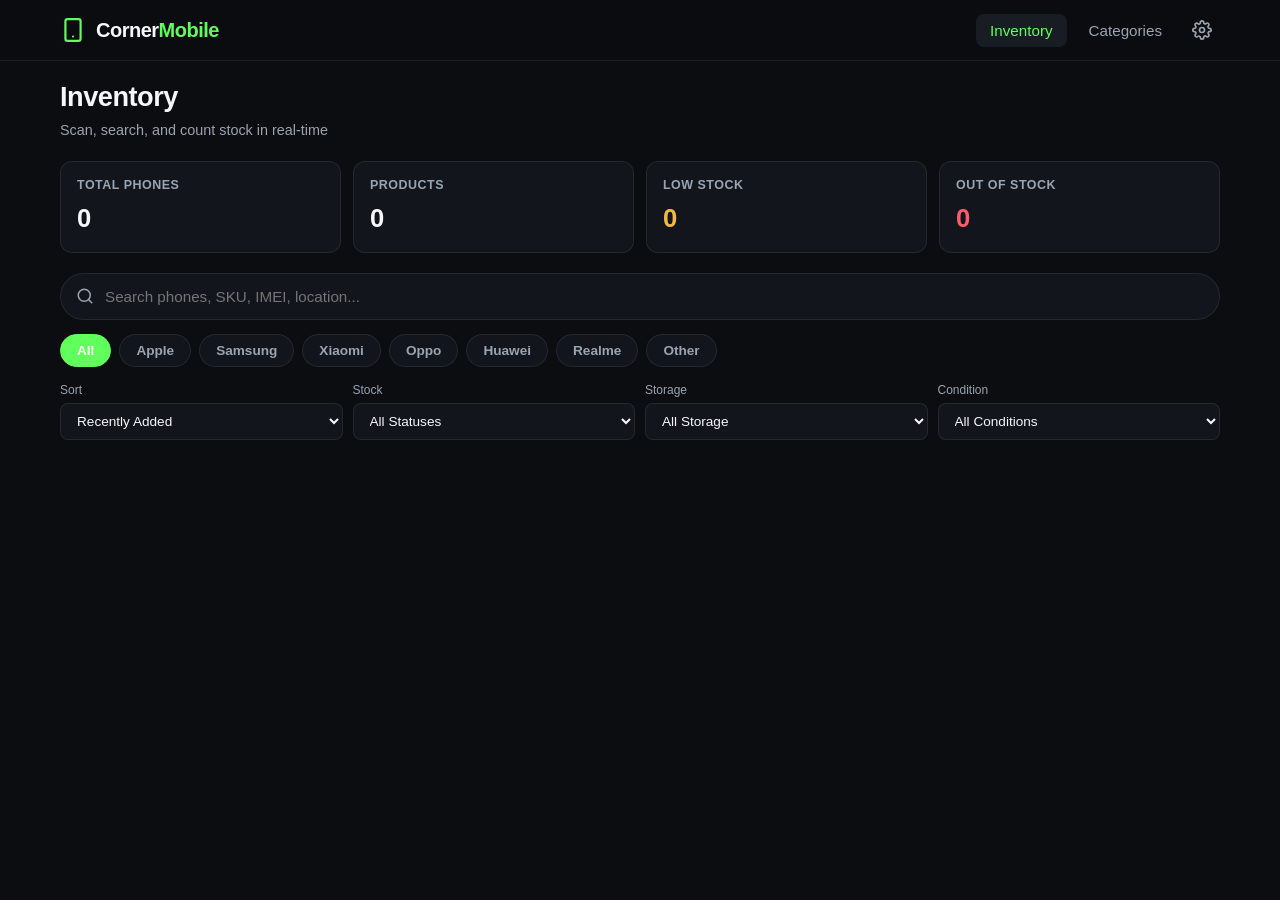
==== commit 5dee2357: "Update published stock count1" ====
--- a/index.html
+++ b/index.html
@@ -338,4 +338,4 @@
 
   <script src="script.js"></script>
 </body>
-</html>
+</html>
--- a/style.css
+++ b/style.css
@@ -1322,4 +1322,23 @@
 
 .hidden {
   display: none !important;
+}
+/* Read-Only Public Mode */
+body.read-only .btn-qty-dec,
+body.read-only .btn-qty-inc,
+body.read-only .counter-actions-row,
+body.read-only #btn-open-set-quantity,
+body.read-only #btn-edit-details,
+body.read-only #btn-delete-details,
+body.read-only #btn-open-category-modal,
+body.read-only [data-target="view-add-product"],
+body.read-only .mobile-nav-item[data-target="view-add-product"],
+body.read-only #form-product-title,
+body.read-only .data-actions-grid label,
+body.read-only #btn-clear-all-data {
+  display: none !important;
+}
+
+body.read-only .card-counter-section {
+  justify-content: center;
 }
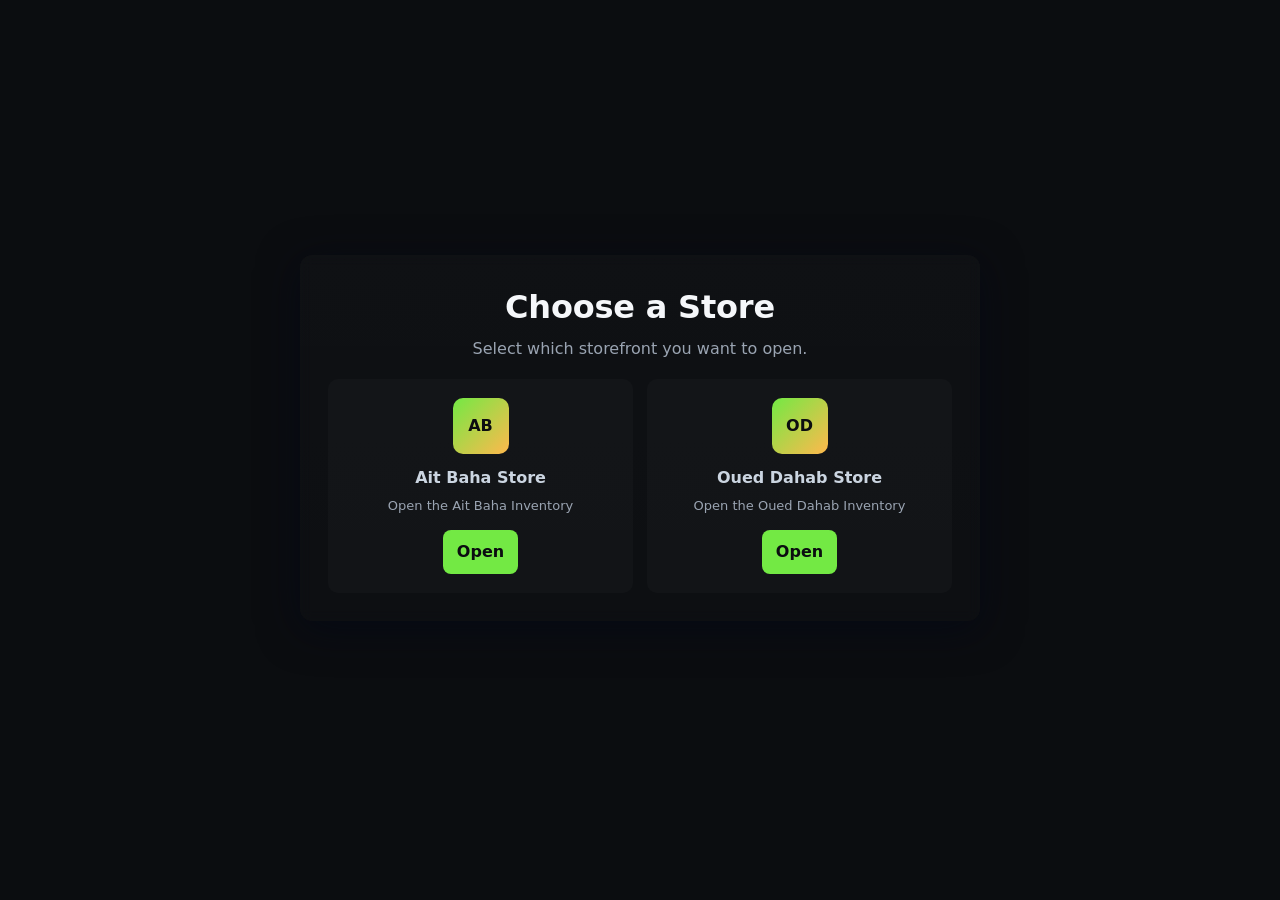
==== commit 47d32531: "Update published double storefront" ====
--- a/index.html
+++ b/index.html
@@ -1,341 +1,52 @@
-<!DOCTYPE html>
+<!doctype html>
 <html lang="en">
-<head>
-  <meta charset="UTF-8">
-  <meta name="viewport" content="width=device-width, initial-scale=1.0, maximum-scale=1.0, user-scalable=no">
-  <title>CornerMobile - Phone Inventory Counting</title>
-  <link rel="stylesheet" href="style.css">
-</head>
-<body data-theme="dark">
-  <header class="top-nav">
-    <div class="nav-container">
-      <div class="brand">
-        <svg class="brand-icon" viewBox="0 0 24 24" fill="none" stroke="currentColor" stroke-width="2" stroke-linecap="round" stroke-linejoin="round"><rect x="5" y="2" width="14" height="20" rx="2" ry="2"/><line x1="12" y1="18" x2="12.01" y2="18"/></svg>
-        <span class="brand-title">Corner<span>Mobile</span></span>
+  <head>
+    <meta charset="utf-8">
+    <meta name="viewport" content="width=device-width,initial-scale=1">
+    <title>Choose Store</title>
+    <link rel="stylesheet" href="style.css">
+    <link rel="stylesheet" href="theme.css">
+    <style>
+      :root{--card-bg:linear-gradient(180deg,rgba(255,255,255,0.02),rgba(255,255,255,0.01));--accent:#73e944;--btn-text:#0b0d10}
+      html,body{height:100%}
+      body{display:flex;align-items:center;justify-content:center;height:100vh;background:var(--bg,#0B0D10);font-family:Inter,system-ui,Segoe UI,Roboto,'Helvetica Neue',Arial}
+      .chooser{width:min(680px,94vw);text-align:center;color:var(--muted,#cbd5e1);padding:28px;border-radius:12px;background:var(--card-bg);box-shadow:0 8px 40px rgba(2,6,23,0.6);backdrop-filter:blur(6px)}
+      .chooser h1{margin:0 0 6px;color:var(--text,#fff);letter-spacing:-0.2px;font-weight:600}
+      .chooser p{margin:0 0 18px;color:var(--secondary,#9aa6b2)}
+      .options{display:flex;gap:14px;justify-content:center;margin-top:18px}
+      .store-card{flex:1;min-width:160px;background:rgba(255,255,255,0.02);border-radius:10px;padding:18px;display:flex;flex-direction:column;align-items:center;justify-content:space-between;text-decoration:none;color:inherit;border:1px solid transparent;transition:transform .18s ease,box-shadow .18s ease,border-color .18s ease}
+      .store-card:hover{transform:translateY(-6px);box-shadow:0 12px 30px rgba(3,10,28,0.6);border-color:rgba(255,255,255,0.04)}
+      .store-logo{width:56px;height:56px;border-radius:10px;background:linear-gradient(135deg,var(--accent),#ffb84d);display:flex;align-items:center;justify-content:center;color:var(--btn-text);font-weight:700;margin-bottom:12px}
+      .store-name{font-weight:700;margin-bottom:6px}
+      .store-sub{font-size:13px;color:var(--secondary,#9aa6b2)}
+      .store-cta{margin-top:14px;padding:10px 14px;border-radius:8px;background:var(--accent);color:var(--btn-text);font-weight:600;text-decoration:none}
+      .store-cta.secondary{background:linear-gradient(180deg,#1e293b,#0b1220);color:#fff;border:1px solid rgba(255,255,255,0.04)}
+      @media (max-width:640px){.options{flex-direction:column}.store-card{width:100%}}
+    </style>
+  </head>
+  <body>
+    <main class="chooser">
+      <h1>Choose a Store</h1>
+      <p>Select which storefront you want to open.</p>
+      <div class="options">
+        <a class="store-card" href="aitbaha.html" aria-label="Open Ait Baha store">
+          <div class="store-logo">AB</div>
+          <div>
+            <div class="store-name">Ait Baha Store</div>
+            <div class="store-sub">Open the Ait Baha Inventory</div>
+          </div>
+          <div class="store-cta">Open</div>
+        </a>
+
+        <a class="store-card" href="index.html" aria-label="Open Oued Dahab store">
+          <div class="store-logo">OD</div>
+          <div>
+            <div class="store-name">Oued Dahab Store</div>
+            <div class="store-sub">Open the Oued Dahab Inventory</div>
+          </div>
+          <div class="store-cta">Open</div>
+        </a>
       </div>
-      <nav class="desktop-menu" aria-label="Main Navigation">
-        <button class="nav-link active" data-target="view-inventory">Inventory</button>
-        <button class="nav-link" data-target="view-categories">Categories</button>
-        <button class="nav-link" data-target="view-add-product">Add Product</button>
-        <button class="nav-icon-btn" data-target="view-settings" aria-label="Settings">
-          <svg viewBox="0 0 24 24" fill="none" stroke="currentColor" stroke-width="2" stroke-linecap="round" stroke-linejoin="round"><circle cx="12" cy="12" r="3"/><path d="M19.4 15a1.65 1.65 0 0 0 .33 1.82l.06.06a2 2 0 0 1 0 2.83 2 2 0 0 1-2.83 0l-.06-.06a1.65 1.65 0 0 0-1.82-.33 1.65 1.65 0 0 0-1 1.51V21a2 2 0 0 1-2 2 2 2 0 0 1-2-2v-.09A1.65 1.65 0 0 0 9 19.4a1.65 1.65 0 0 0-1.82.33l-.06.06a2 2 0 0 1-2.83 0 2 2 0 0 1 0-2.83l.06-.06a1.65 1.65 0 0 0 .33-1.82 1.65 1.65 0 0 0-1.51-1H3a2 2 0 0 1-2-2 2 2 0 0 1 2-2h.09A1.65 1.65 0 0 0 4.6 9a1.65 1.65 0 0 0-.33-1.82l-.06-.06a2 2 0 0 1 0-2.83 2 2 0 0 1 2.83 0l.06.06a1.65 1.65 0 0 0 1.82.33H9a1.65 1.65 0 0 0 1-1.51V3a2 2 0 0 1 2-2 2 2 0 0 1 2 2v.09a1.65 1.65 0 0 0 1 1.51 1.65 1.65 0 0 0 1.82-.33l.06-.06a2 2 0 0 1 2.83 0 2 2 0 0 1 0 2.83l-.06.06a1.65 1.65 0 0 0-.33 1.82V9a1.65 1.65 0 0 0 1.51 1H21a2 2 0 0 1 2 2 2 2 0 0 1-2 2h-.09a1.65 1.65 0 0 0-1.51 1z"/></svg>
-        </button>
-      </nav>
-    </div>
-  </header>
-
-  <main class="app-main">
-    <section id="view-inventory" class="view-panel active">
-      <div class="view-header">
-        <div>
-          <h1 class="page-title">Inventory</h1>
-          <p class="page-subtitle">Scan, search, and count stock in real-time</p>
-        </div>
-      </div>
-
-      <div class="stats-grid">
-        <div class="stat-card">
-          <span class="stat-label">Total Phones</span>
-          <span class="stat-value" id="stat-total-qty">0</span>
-        </div>
-        <div class="stat-card">
-          <span class="stat-label">Products</span>
-          <span class="stat-value" id="stat-total-products">0</span>
-        </div>
-        <div class="stat-card warning">
-          <span class="stat-label">Low Stock</span>
-          <span class="stat-value" id="stat-low-stock">0</span>
-        </div>
-        <div class="stat-card danger">
-          <span class="stat-label">Out of Stock</span>
-          <span class="stat-value" id="stat-out-of-stock">0</span>
-        </div>
-      </div>
-
-      <div class="search-bar-wrap">
-        <svg class="search-icon" viewBox="0 0 24 24" fill="none" stroke="currentColor" stroke-width="2" stroke-linecap="round" stroke-linejoin="round"><circle cx="11" cy="11" r="8"/><line x1="21" y1="21" x2="16.65" y2="16.65"/></svg>
-        <input type="search" id="inventory-search" placeholder="Search phones, SKU, IMEI, location..." autocomplete="off">
-      </div>
-
-      <div class="category-pills-wrap">
-        <div class="category-pills" id="category-pills-container"></div>
-      </div>
-
-      <div class="filter-controls-row">
-        <div class="control-group">
-          <label for="sort-select">Sort</label>
-          <select id="sort-select" class="dropdown-select">
-            <option value="recent">Recently Added</option>
-            <option value="name-asc">Name A → Z</option>
-            <option value="name-desc">Name Z → A</option>
-            <option value="qty-asc">Quantity Low → High</option>
-            <option value="qty-desc">Quantity High → Low</option>
-          </select>
-        </div>
-        <div class="control-group">
-          <label for="filter-stock">Stock</label>
-          <select id="filter-stock" class="dropdown-select">
-            <option value="all">All Statuses</option>
-            <option value="in-stock">In Stock</option>
-            <option value="low-stock">Low Stock</option>
-            <option value="out-of-stock">Out of Stock</option>
-          </select>
-        </div>
-        <div class="control-group">
-          <label for="filter-storage">Storage</label>
-          <select id="filter-storage" class="dropdown-select">
-            <option value="all">All Storage</option>
-          </select>
-        </div>
-        <div class="control-group">
-          <label for="filter-condition">Condition</label>
-          <select id="filter-condition" class="dropdown-select">
-            <option value="all">All Conditions</option>
-            <option value="New">New</option>
-            <option value="Refurbished">Refurbished</option>
-            <option value="Used - Excellent">Used - Excellent</option>
-            <option value="Used - Good">Used - Good</option>
-          </select>
-        </div>
-      </div>
-
-      <div class="product-grid" id="product-grid"></div>
-      <div id="inventory-empty" class="empty-state hidden"></div>
-    </section>
-
-    <section id="view-categories" class="view-panel">
-      <div class="view-header row-between">
-        <div>
-          <h1 class="page-title">Categories</h1>
-          <p class="page-subtitle">Group and organize inventory by brand/family</p>
-        </div>
-        <button class="btn btn-primary" id="btn-open-category-modal">+ Add Category</button>
-      </div>
-      <div class="categories-grid" id="categories-grid"></div>
-    </section>
-
-    <section id="view-add-product" class="view-panel">
-      <div class="view-header">
-        <h1 class="page-title" id="form-product-title">Add Product</h1>
-        <p class="page-subtitle">Register a smartphone to start manual count</p>
-      </div>
-      <form id="product-form" class="standard-form">
-        <input type="hidden" id="form-product-id">
-
-        <div class="image-upload-wrapper">
-          <div class="image-preview-box" id="image-preview-container">
-            <div class="image-placeholder-icon">
-              <svg viewBox="0 0 24 24" fill="none" stroke="currentColor" stroke-width="1.5"><rect x="5" y="2" width="14" height="20" rx="2" ry="2"/><line x1="12" y1="18" x2="12.01" y2="18"/></svg>
-              <span>Upload Photo</span>
-            </div>
-            <img id="image-preview" alt="Device preview" class="hidden">
-          </div>
-          <div class="upload-actions">
-            <label class="btn btn-secondary btn-sm" for="product-image-input">Choose Image</label>
-            <input type="file" id="product-image-input" accept="image/*" class="visually-hidden">
-            <button type="button" class="btn btn-outline btn-sm hidden" id="btn-remove-image">Remove</button>
-          </div>
-        </div>
-
-        <div class="form-grid">
-          <div class="form-field">
-            <label for="prod-brand">Brand <span class="req">*</span></label>
-            <input type="text" id="prod-brand" list="brand-datalist" required placeholder="e.g. Apple">
-            <datalist id="brand-datalist"></datalist>
-          </div>
-          <div class="form-field">
-            <label for="prod-model">Model <span class="req">*</span></label>
-            <input type="text" id="prod-model" required placeholder="e.g. iPhone 14 Pro">
-          </div>
-          <div class="form-field">
-            <label for="prod-category">Category</label>
-            <select id="prod-category" class="dropdown-select"></select>
-          </div>
-          <div class="form-field">
-            <label for="prod-storage">Storage</label>
-            <input type="text" id="prod-storage" placeholder="e.g. 128 GB, 256 GB">
-          </div>
-          <div class="form-field">
-            <label for="prod-color">Color</label>
-            <input type="text" id="prod-color" placeholder="e.g. Space Black">
-          </div>
-          <div class="form-field">
-            <label for="prod-sku">SKU / Reference</label>
-            <input type="text" id="prod-sku" placeholder="e.g. IP14P-256-BLK">
-          </div>
-          <div class="form-field">
-            <label for="prod-imei">IMEI / Serial</label>
-            <input type="text" id="prod-imei" placeholder="15-digit number or Serial">
-          </div>
-          <div class="form-field">
-            <label for="prod-location">Store Location / Shelf</label>
-            <input type="text" id="prod-location" placeholder="e.g. Shelf B2">
-          </div>
-          <div class="form-field">
-            <label for="prod-condition">Condition</label>
-            <select id="prod-condition" class="dropdown-select">
-              <option value="New">New</option>
-              <option value="Refurbished">Refurbished</option>
-              <option value="Used - Excellent">Used - Excellent</option>
-              <option value="Used - Good">Used - Good</option>
-            </select>
-          </div>
-          <div class="form-field" id="form-quantity-wrapper">
-            <label for="prod-quantity">Initial Quantity <span class="req">*</span></label>
-            <input type="number" id="prod-quantity" min="0" value="1" required>
-          </div>
-        </div>
-
-        <div class="form-field">
-          <label for="prod-notes">Notes / Internal Remarks</label>
-          <textarea id="prod-notes" rows="3" placeholder="Condition details, supplier info, etc."></textarea>
-        </div>
-
-        <div class="form-actions">
-          <button type="button" class="btn btn-secondary" id="btn-cancel-form">Cancel</button>
-          <button type="submit" class="btn btn-primary" id="btn-submit-form">Save Product</button>
-        </div>
-      </form>
-    </section>
-
-    <section id="view-product-details" class="view-panel">
-      <div class="details-top-bar">
-        <button class="btn btn-secondary btn-sm" id="btn-back-to-inventory">
-          <svg viewBox="0 0 24 24" fill="none" stroke="currentColor" stroke-width="2" class="btn-icon"><line x1="19" y1="12" x2="5" y2="12"/><polyline points="12 19 5 12 12 5"/></svg>
-          Back
-        </button>
-        <div class="details-actions">
-          <button class="btn btn-outline btn-sm" id="btn-edit-details">Edit Product</button>
-          <button class="btn btn-danger-outline btn-sm" id="btn-delete-details">Delete</button>
-        </div>
-      </div>
-
-      <div class="product-detail-layout">
-        <div class="detail-header-card">
-          <div class="detail-img-container" id="detail-img-box"></div>
-          <div class="detail-title-box">
-            <span class="badge" id="detail-stock-badge">In Stock</span>
-            <h1 class="detail-model-title" id="detail-model">iPhone 13</h1>
-            <p class="detail-subtitle" id="detail-subtitle">Apple • 128 GB • Black</p>
-            <div class="detail-tags" id="detail-tags"></div>
-          </div>
-        </div>
-
-        <div class="detail-counter-card">
-          <span class="counter-label">CURRENT QUANTITY</span>
-          <div class="counter-large-number" id="detail-quantity-display">0</div>
-          <div class="counter-actions-row">
-            <button class="counter-btn minus" id="btn-detail-decrement" aria-label="Decrease quantity by 1">− 1</button>
-            <button class="counter-btn plus" id="btn-detail-increment" aria-label="Increase quantity by 1">+ 1</button>
-          </div>
-          <button class="btn btn-secondary btn-block" id="btn-open-set-quantity">Set Exact Quantity</button>
-        </div>
-
-        <div class="detail-specs-card">
-          <h2 class="card-heading">Product Information</h2>
-          <dl class="specs-list">
-            <div><dt>Brand</dt><dd id="spec-brand">-</dd></div>
-            <div><dt>Model</dt><dd id="spec-model">-</dd></div>
-            <div><dt>Storage</dt><dd id="spec-storage">-</dd></div>
-            <div><dt>Color</dt><dd id="spec-color">-</dd></div>
-            <div><dt>SKU</dt><dd id="spec-sku">-</dd></div>
-            <div><dt>IMEI / Serial</dt><dd id="spec-imei">-</dd></div>
-            <div><dt>Location</dt><dd id="spec-location">-</dd></div>
-            <div><dt>Condition</dt><dd id="spec-condition">-</dd></div>
-            <div><dt>Category</dt><dd id="spec-category">-</dd></div>
-            <div><dt>Last Counted</dt><dd id="spec-updated">-</dd></div>
-          </dl>
-          <div class="detail-notes-section">
-            <span class="notes-label">Notes</span>
-            <p id="spec-notes" class="notes-text">No notes provided.</p>
-          </div>
-        </div>
-
-        <div class="detail-history-card">
-          <h2 class="card-heading">Count History</h2>
-          <div id="history-log-list" class="history-list"></div>
-        </div>
-      </div>
-    </section>
-
-    <section id="view-settings" class="view-panel">
-      <div class="view-header">
-        <h1 class="page-title">Settings</h1>
-        <p class="page-subtitle">Theme, counting thresholds, and data backup</p>
-      </div>
-
-      <div class="settings-sections">
-        <div class="settings-card">
-          <h2 class="card-heading">Appearance</h2>
-          <div class="theme-options-grid">
-            <button class="theme-select-btn" data-theme-val="dark">Dark</button>
-            <button class="theme-select-btn" data-theme-val="system">System</button>
-            <button class="theme-select-btn" data-theme-val="light">Light</button>
-          </div>
-        </div>
-
-        <div class="settings-card">
-          <h2 class="card-heading">Inventory Alert Threshold</h2>
-          <p class="settings-desc">Mark product as 'Low Stock' when units are at or below this value.</p>
-          <div class="threshold-input-row">
-            <input type="number" id="setting-low-stock" min="1" max="50" class="num-input">
-            <button class="btn btn-secondary" id="btn-save-threshold">Update Threshold</button>
-          </div>
-        </div>
-
-        <div class="settings-card">
-          <h2 class="card-heading">Data Management</h2>
-          <p class="settings-desc">Export, import, or wipe your completely client-side storage.</p>
-          <div class="data-actions-grid">
-            <button class="btn btn-secondary" id="btn-export-json">
-              <svg viewBox="0 0 24 24" fill="none" stroke="currentColor" stroke-width="2" class="btn-icon"><path d="M21 15v4a2 2 0 0 1-2 2H5a2 2 0 0 1-2-2v-4"/><polyline points="7 10 12 15 17 10"/><line x1="12" y1="15" x2="12" y2="3"/></svg>
-              Export JSON
-            </button>
-            <button class="btn btn-secondary" id="btn-export-csv">
-              <svg viewBox="0 0 24 24" fill="none" stroke="currentColor" stroke-width="2" class="btn-icon"><path d="M14 2H6a2 2 0 0 0-2 2v16a2 2 0 0 0 2 2h12a2 2 0 0 0 2-2V8z"/><polyline points="14 2 14 8 20 8"/><line x1="16" y1="13" x2="8" y2="13"/><line x1="16" y1="17" x2="8" y2="17"/><polyline points="10 9 9 9 8 9"/></svg>
-              Export CSV
-            </button>
-            <label class="btn btn-secondary" for="import-json-file">
-              <svg viewBox="0 0 24 24" fill="none" stroke="currentColor" stroke-width="2" class="btn-icon"><path d="M21 15v4a2 2 0 0 1-2 2H5a2 2 0 0 1-2-2v-4"/><polyline points="17 8 12 3 7 8"/><line x1="12" y1="3" x2="12" y2="15"/></svg>
-              Import JSON Backup
-            </label>
-            <input type="file" id="import-json-file" accept=".json" class="visually-hidden">
-            <button class="btn btn-danger-outline" id="btn-clear-all-data">Clear All Data</button>
-          </div>
-        </div>
-      </div>
-    </section>
-  </main>
-
-  <nav class="mobile-bottom-nav" aria-label="Mobile Navigation">
-    <button class="mobile-nav-item active" data-target="view-inventory">
-      <svg viewBox="0 0 24 24" fill="none" stroke="currentColor" stroke-width="2"><path d="M21 16V8a2 2 0 0 0-1-1.73l-7-4a2 2 0 0 0-2 0l-7 4A2 2 0 0 0 3 8v8a2 2 0 0 0 1 1.73l7 4a2 2 0 0 0 2 0l7-4A2 2 0 0 0 21 16z"/><polyline points="3.27 6.96 12 12.01 20.73 6.96"/><line x1="12" y1="22.08" x2="12" y2="12"/></svg>
-      <span>Inventory</span>
-    </button>
-    <button class="mobile-nav-item" data-target="view-categories">
-      <svg viewBox="0 0 24 24" fill="none" stroke="currentColor" stroke-width="2"><path d="M20.59 13.41l-7.17 7.17a2 2 0 0 1-2.83 0L2 12V2h10l8.59 8.59a2 2 0 0 1 0 2.82z"/><line x1="7" y1="7" x2="7.01" y2="7"/></svg>
-      <span>Categories</span>
-    </button>
-    <button class="mobile-nav-item" data-target="view-add-product">
-      <svg viewBox="0 0 24 24" fill="none" stroke="currentColor" stroke-width="2"><circle cx="12" cy="12" r="10"/><line x1="12" y1="8" x2="12" y2="16"/><line x1="8" y1="12" x2="16" y2="12"/></svg>
-      <span>Add</span>
-    </button>
-    <button class="mobile-nav-item" data-target="view-settings">
-      <svg viewBox="0 0 24 24" fill="none" stroke="currentColor" stroke-width="2"><circle cx="12" cy="12" r="3"/><path d="M19.4 15a1.65 1.65 0 0 0 .33 1.82l.06.06a2 2 0 0 1 0 2.83 2 2 0 0 1-2.83 0l-.06-.06a1.65 1.65 0 0 0-1.82-.33 1.65 1.65 0 0 0-1 1.51V21a2 2 0 0 1-2 2 2 2 0 0 1-2-2v-.09A1.65 1.65 0 0 0 9 19.4a1.65 1.65 0 0 0-1.82.33l-.06.06a2 2 0 0 1-2.83 0 2 2 0 0 1 0-2.83l.06-.06a1.65 1.65 0 0 0 .33-1.82 1.65 1.65 0 0 0-1.51-1H3a2 2 0 0 1-2-2 2 2 0 0 1 2-2h.09A1.65 1.65 0 0 0 4.6 9a1.65 1.65 0 0 0-.33-1.82l-.06-.06a2 2 0 0 1 0-2.83 2 2 0 0 1 2.83 0l.06.06a1.65 1.65 0 0 0 1.82.33H9a1.65 1.65 0 0 0 1-1.51V3a2 2 0 0 1 2-2 2 2 0 0 1 2 2v.09a1.65 1.65 0 0 0 1 1.51 1.65 1.65 0 0 0 1.82-.33l.06-.06a2 2 0 0 1 2.83 0 2 2 0 0 1 0 2.83l-.06.06a1.65 1.65 0 0 0-.33 1.82V9a1.65 1.65 0 0 0 1.51 1H21a2 2 0 0 1 2 2 2 2 0 0 1-2 2h-.09a1.65 1.65 0 0 0-1.51 1z"/></svg>
-      <span>Settings</span>
-    </button>
-  </nav>
-
-  <div class="modal-backdrop hidden" id="modal-backdrop">
-    <div class="modal-window" id="modal-window" role="dialog" aria-modal="true">
-      <h3 class="modal-title" id="modal-title">Dialog</h3>
-      <div class="modal-body" id="modal-body"></div>
-      <div class="modal-footer" id="modal-footer"></div>
-    </div>
-  </div>
-
-  <div class="toast-container" id="toast-container"></div>
-
-  <script src="script.js"></script>
-</body>
+    </main>
+  </body>
 </html>
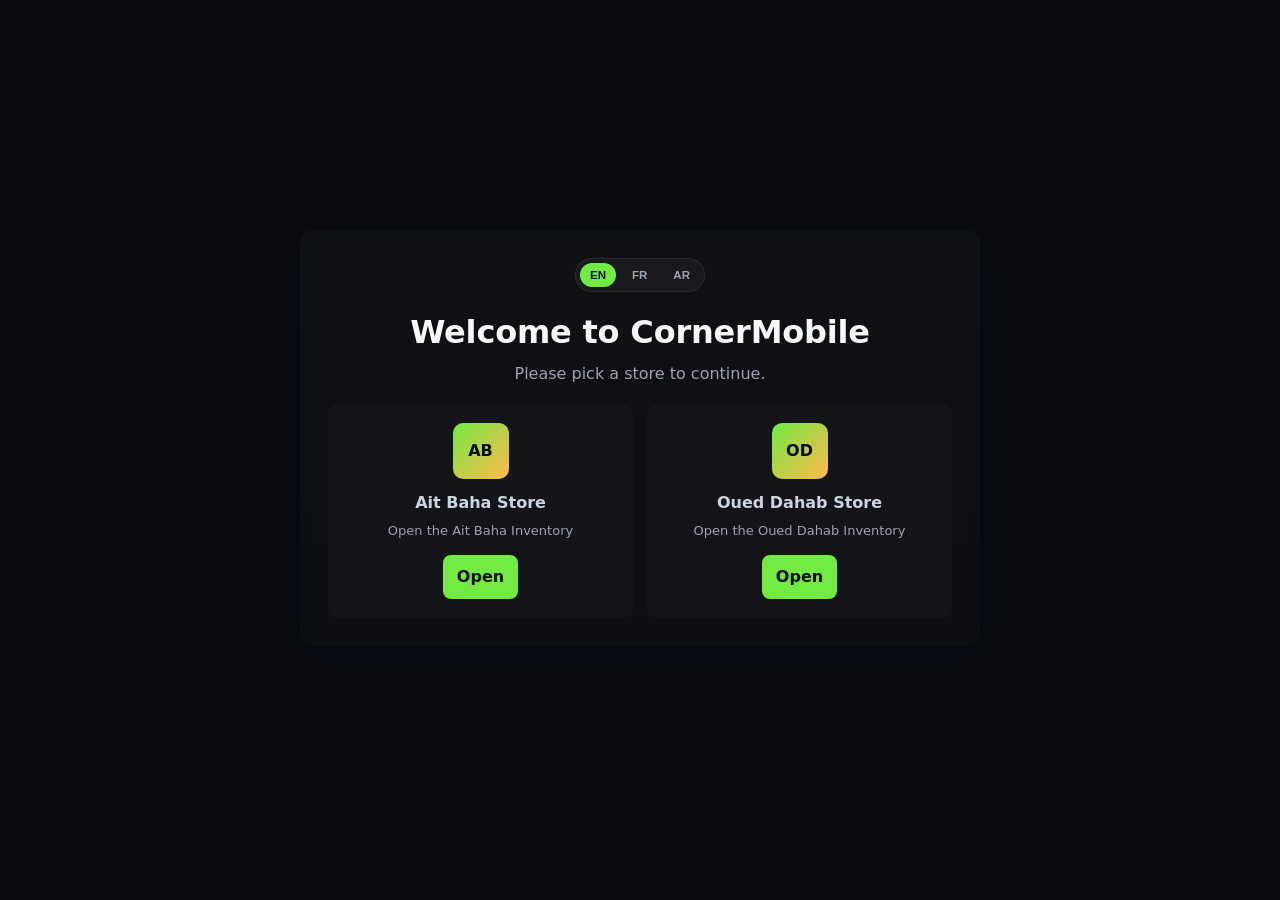
==== commit 32fe0e2c: "translation added" ====
--- a/index.html
+++ b/index.html
@@ -13,6 +13,9 @@
       .chooser{width:min(680px,94vw);text-align:center;color:var(--muted,#cbd5e1);padding:28px;border-radius:12px;background:var(--card-bg);box-shadow:0 8px 40px rgba(2,6,23,0.6);backdrop-filter:blur(6px)}
       .chooser h1{margin:0 0 6px;color:var(--text,#fff);letter-spacing:-0.2px;font-weight:600}
       .chooser p{margin:0 0 18px;color:var(--secondary,#9aa6b2)}
+      .language-toggle{display:inline-flex;align-items:center;gap:6px;padding:4px;border-radius:999px;background:rgba(255,255,255,0.04);border:1px solid rgba(255,255,255,0.08);margin:0 auto 16px auto}
+      .lang-btn{background:transparent;border:0;color:var(--secondary,#9aa6b2);padding:6px 10px;border-radius:999px;font-size:0.72rem;font-weight:700;cursor:pointer;transition:all .2s ease}
+      .lang-btn.active{background:var(--accent,#73e944);color:#08131d}
       .options{display:flex;gap:14px;justify-content:center;margin-top:18px}
       .store-card{flex:1;min-width:160px;background:rgba(255,255,255,0.02);border-radius:10px;padding:18px;display:flex;flex-direction:column;align-items:center;justify-content:space-between;text-decoration:none;color:inherit;border:1px solid transparent;transition:transform .18s ease,box-shadow .18s ease,border-color .18s ease}
       .store-card:hover{transform:translateY(-6px);box-shadow:0 12px 30px rgba(3,10,28,0.6);border-color:rgba(255,255,255,0.04)}
@@ -26,8 +29,13 @@
   </head>
   <body>
     <main class="chooser">
-      <h1>Choose a Store</h1>
-      <p>Select which storefront you want to open.</p>
+      <div class="language-toggle" aria-label="Language selector">
+        <button class="lang-btn active" data-lang="en" type="button">EN</button>
+        <button class="lang-btn" data-lang="fr" type="button">FR</button>
+        <button class="lang-btn" data-lang="ar" type="button">AR</button>
+      </div>
+      <h1 id="welcome-title">Welcome to CornerMobile</h1>
+      <p id="welcome-subtitle">Please pick a store to continue.</p>
       <div class="options">
         <a class="store-card" href="aitbaha.html" aria-label="Open Ait Baha store">
           <div class="store-logo">AB</div>
@@ -38,7 +46,7 @@
           <div class="store-cta">Open</div>
         </a>
 
-        <a class="store-card" href="index.html" aria-label="Open Oued Dahab store">
+        <a class="store-card" href="Oued-dahab.html" aria-label="Open Oued Dahab store">
           <div class="store-logo">OD</div>
           <div>
             <div class="store-name">Oued Dahab Store</div>
@@ -48,5 +56,73 @@
         </a>
       </div>
     </main>
+
+    <script>
+      const translations = {
+        en: {
+          welcome: 'Welcome to CornerMobile',
+          prompt: 'Please pick a store to continue.',
+          aitSub: 'Open the Ait Baha Inventory',
+          ouedSub: 'Open the Oued Dahab Inventory',
+          open: 'Open',
+          aitAria: 'Open Ait Baha store',
+          ouedAria: 'Open Oued Dahab store'
+        },
+        fr: {
+          welcome: 'Bienvenue chez CornerMobile',
+          prompt: 'Veuillez choisir un magasin pour continuer.',
+          aitSub: 'Ouvrir l’inventaire d’Ait Baha',
+          ouedSub: 'Ouvrir l’inventaire d’Oued Dahab',
+          open: 'Ouvrir',
+          aitAria: 'Ouvrir le magasin Ait Baha',
+          ouedAria: 'Ouvrir le magasin Oued Dahab'
+        },
+        ar: {
+          welcome: 'مرحبًا بك في CornerMobile',
+          prompt: 'يرجى اختيار متجر للمتابعة.',
+          aitSub: 'فتح مخزون Ait Baha',
+          ouedSub: 'فتح مخزون Oued Dahab',
+          open: 'فتح',
+          aitAria: 'فتح متجر Ait Baha',
+          ouedAria: 'فتح متجر Oued Dahab'
+        }
+      };
+
+      const currentLang = localStorage.getItem('phonecount_language') || 'en';
+
+      function applyChooserLanguage(lang) {
+        const text = translations[lang] || translations.en;
+        document.getElementById('welcome-title').textContent = text.welcome;
+        document.getElementById('welcome-subtitle').textContent = text.prompt;
+
+        const aitSub = document.querySelectorAll('.store-sub')[0];
+        const ouedSub = document.querySelectorAll('.store-sub')[1];
+        if (aitSub) aitSub.textContent = text.aitSub;
+        if (ouedSub) ouedSub.textContent = text.ouedSub;
+
+        document.querySelectorAll('.store-cta').forEach(btn => {
+          btn.textContent = text.open;
+        });
+
+        const aitCard = document.querySelectorAll('.store-card')[0];
+        const ouedCard = document.querySelectorAll('.store-card')[1];
+        if (aitCard) aitCard.setAttribute('aria-label', text.aitAria);
+        if (ouedCard) ouedCard.setAttribute('aria-label', text.ouedAria);
+
+        document.querySelectorAll('.lang-btn').forEach(btn => {
+          btn.classList.toggle('active', btn.dataset.lang === lang);
+        });
+      }
+
+      document.querySelectorAll('.lang-btn').forEach(btn => {
+        btn.addEventListener('click', () => {
+          const lang = btn.dataset.lang;
+          localStorage.setItem('phonecount_language', lang);
+          applyChooserLanguage(lang);
+        });
+      });
+
+      applyChooserLanguage(currentLang);
+    </script>
   </body>
 </html>
